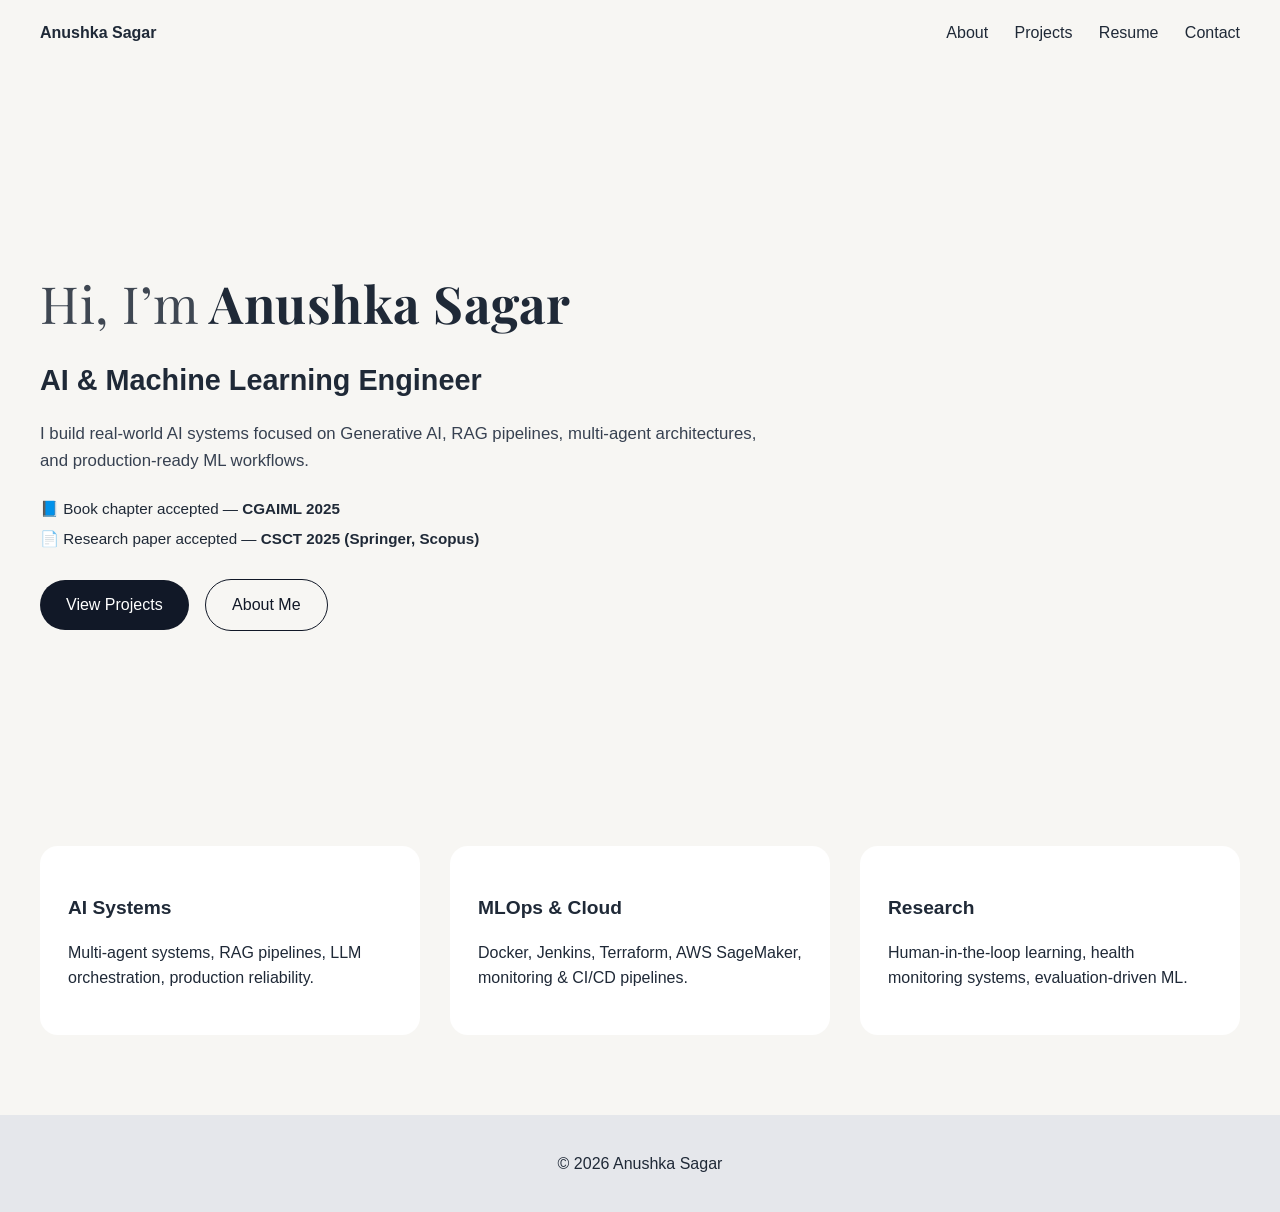
==== index.html @ d01b3086 "first commit" ====
<!DOCTYPE html>
<html lang="en">
<head>
  <meta charset="UTF-8" />
  <meta name="viewport" content="width=device-width, initial-scale=1.0"/>

  <title>Anushka Sagar | AI & ML Engineer</title>

  <!-- Google Font for Italian Name -->
  <link href="https://fonts.googleapis.com/css2?family=Playfair+Display:wght@600;700&display=swap" rel="stylesheet">

  <!-- Main CSS -->
  <link rel="stylesheet" href="style.css" />
</head>
<body>

<!-- NAVBAR -->
<header class="navbar">
  <div class="logo">
    Anushka Sagar
  </div>
  <nav>
    <a href="about.html">About</a>
    <a href="projects.html">Projects</a>
    <a href="resume.pdf" target="_blank">Resume</a>
    <a href="contact.html">Contact</a>
  </nav>
</header>

<!-- HERO SECTION -->
<section class="hero-new">
  <div class="hero-text">

    <h1 class="italian-name">
      <span class="greet">Hi, I’m</span> Anushka Sagar
    </h1>

    <h2>AI & Machine Learning Engineer</h2>

    <p class="hero-subtitle">
      I build real-world AI systems focused on Generative AI, RAG pipelines,
      multi-agent architectures, and production-ready ML workflows.
    </p>

    <ul class="hero-achievements">
      <li>📘 Book chapter accepted — <strong>CGAIML 2025</strong></li>
      <li>📄 Research paper accepted — <strong>CSCT 2025 (Springer, Scopus)</strong></li>
    </ul>

    <div class="hero-buttons">
      <a href="projects.html" class="btn">View Projects</a>
      <a href="about.html" class="btn outline">About Me</a>
    </div>

  </div>
</section>

<!-- SNAPSHOT SECTION -->
<section class="snapshot">
  <div class="snapshot-card">
    <h3>AI Systems</h3>
    <p>Multi-agent systems, RAG pipelines, LLM orchestration, production reliability.</p>
  </div>

  <div class="snapshot-card">
    <h3>MLOps & Cloud</h3>
    <p>Docker, Jenkins, Terraform, AWS SageMaker, monitoring & CI/CD pipelines.</p>
  </div>

  <div class="snapshot-card">
    <h3>Research</h3>
    <p>Human-in-the-loop learning, health monitoring systems, evaluation-driven ML.</p>
  </div>
</section>

<!-- FOOTER -->
<footer>
  <p>© 2026 Anushka Sagar</p>
</footer>

</body>
</html>
---- style.css ----
/* =========================
   GLOBAL STYLES
   ========================= */

body {
  margin: 0;
  font-family: Inter, Arial, sans-serif;
  background: #f7f6f3;
  color: #1f2937;
  line-height: 1.6;
}

a {
  text-decoration: none;
  color: inherit;
}

section {
  padding: 80px 40px;
}

/* =========================
   ITALIAN NAME (ONLY)
   ========================= */

.italian-name {
  font-family: 'Playfair Display', serif;
  font-size: 3.2rem;
  font-weight: 700;
  letter-spacing: 0.5px;
  margin-bottom: 12px;
}

.italian-name .greet {
  font-weight: 400;
  opacity: 0.85;
}

/* =========================
   NAVBAR
   ========================= */

.navbar {
  display: flex;
  justify-content: space-between;
  align-items: center;
  padding: 20px 40px;
}

.navbar .logo {
  font-weight: 600;
}

.navbar nav a {
  margin-left: 22px;
  font-weight: 500;
}

/* =========================
   BUTTONS
   ========================= */

.btn {
  padding: 12px 26px;
  background: #111827;
  color: #ffffff;
  border-radius: 28px;
  display: inline-block;
  font-weight: 500;
}

.btn.outline {
  background: transparent;
  color: #111827;
  border: 1px solid #111827;
}

.btn.disabled {
  opacity: 0.6;
  pointer-events: none;
}

/* =========================
   HERO SECTION
   ========================= */

.hero-new {
  min-height: 80vh;
  display: flex;
  align-items: center;
  padding: 0 40px;
}

.hero-text {
  max-width: 720px;
}

.hero-new h2 {
  font-size: 1.8rem;
  font-weight: 600;
  margin: 0 0 18px;
}

.hero-subtitle {
  font-size: 1.05rem;
  color: #374151;
  margin-bottom: 22px;
}

/* Achievements under hero */
.hero-achievements {
  list-style: none;
  padding: 0;
  margin: 0 0 28px;
}

.hero-achievements li {
  font-size: 0.95rem;
  margin-bottom: 6px;
}

/* Hero buttons */
.hero-buttons .btn {
  margin-right: 12px;
}

/* =========================
   SNAPSHOT CARDS (HOME)
   ========================= */

.snapshot {
  display: grid;
  grid-template-columns: repeat(auto-fit, minmax(220px, 1fr));
  gap: 30px;
  padding: 60px 40px 80px;
}

.snapshot-card {
  background: #ffffff;
  padding: 28px;
  border-radius: 18px;
}

.snapshot-card h3 {
  margin-bottom: 10px;
  font-size: 1.2rem;
}

/* =========================
   ABOUT PAGE
   ========================= */

.about-page {
  max-width: 800px;
  margin: auto;
  padding: 80px 40px;
  line-height: 1.8;
}

/* =========================
   PROJECTS LIST PAGE
   ========================= */

.projects-page {
  padding: 80px 40px;
}

.projects-grid {
  display: grid;
  grid-template-columns: repeat(auto-fit, minmax(280px, 1fr));
  gap: 30px;
  margin-top: 40px;
}

.project-box {
  background: #ffffff;
  padding: 28px;
  border-radius: 18px;
  transition: transform 0.2s ease, box-shadow 0.2s ease;
}

.project-box:hover {
  transform: translateY(-6px);
  box-shadow: 0 15px 30px rgba(0,0,0,0.1);
}

.project-box h3 {
  margin-bottom: 10px;
}

.project-box span {
  display: inline-block;
  margin-top: 12px;
  font-weight: 500;
  color: #4f46e5;
}

/* =========================
   PROJECT DETAIL PAGES
   ========================= */

.project-nav {
  padding: 20px 40px;
}

.project-nav a {
  font-weight: 500;
  color: #4f46e5;
}

/* Hero */
.project-hero {
  max-width: 900px;
  margin: auto;
  padding: 60px 40px 40px;
}

.project-hero h1 {
  font-size: 2.8rem;
  margin-bottom: 12px;
}

.project-tagline {
  font-size: 1.15rem;
  color: #374151;
  max-width: 700px;
}

.project-actions {
  margin-top: 25px;
}

/* Content */
.project-content {
  max-width: 900px;
  margin: auto;
  padding: 0 40px 80px;
}

/* Cards */
.project-card {
  background: #ffffff;
  padding: 32px;
  border-radius: 18px;
  margin-bottom: 32px;
  box-shadow: 0 10px 25px rgba(0,0,0,0.06);
}

.project-card h2 {
  font-size: 1.4rem;
  margin-bottom: 12px;
  border-left: 4px solid #4f46e5;
  padding-left: 12px;
}

.project-card p,
.project-card li {
  font-size: 1rem;
  line-height: 1.7;
}

.project-card ul {
  padding-left: 20px;
}

/* =========================
   SKILLS SECTION
   ========================= */

.skills-grid {
  display: grid;
  grid-template-columns: repeat(auto-fit, minmax(250px, 1fr));
  gap: 30px;
  margin-top: 40px;
}

.skill-card {
  background: #ffffff;
  padding: 24px;
  border-radius: 14px;
}

.skill-card h3 {
  margin-bottom: 12px;
  font-size: 1.2rem;
}

.skill-card ul {
  list-style: none;
  padding: 0;
}

.skill-card li {
  margin-bottom: 8px;
  font-size: 0.95rem;
  color: #374151;
}

/* =========================
   ACHIEVEMENTS
   ========================= */

.achievements ul {
  padding-left: 20px;
}

.achievements li {
  margin-bottom: 22px;
  line-height: 1.7;
}

.note {
  display: block;
  font-size: 0.9rem;
  color: #6b7280;
  margin-top: 6px;
}

/* =========================
   FOOTER
   ========================= */

footer {
  text-align: center;
  padding: 20px;
  background: #e5e7eb;
}

/* =========================
   RESPONSIVE
   ========================= */

@media (max-width: 768px) {
  section {
    padding: 60px 20px;
  }

  .italian-name {
    font-size: 2.4rem;
  }

  .hero-new h2 {
    font-size: 1.4rem;
  }

  .project-hero h1 {
    font-size: 2.2rem;
  }

  .project-hero,
  .project-content {
    padding: 20px;
  }

  .navbar {
    flex-direction: column;
    gap: 10px;
  }
}
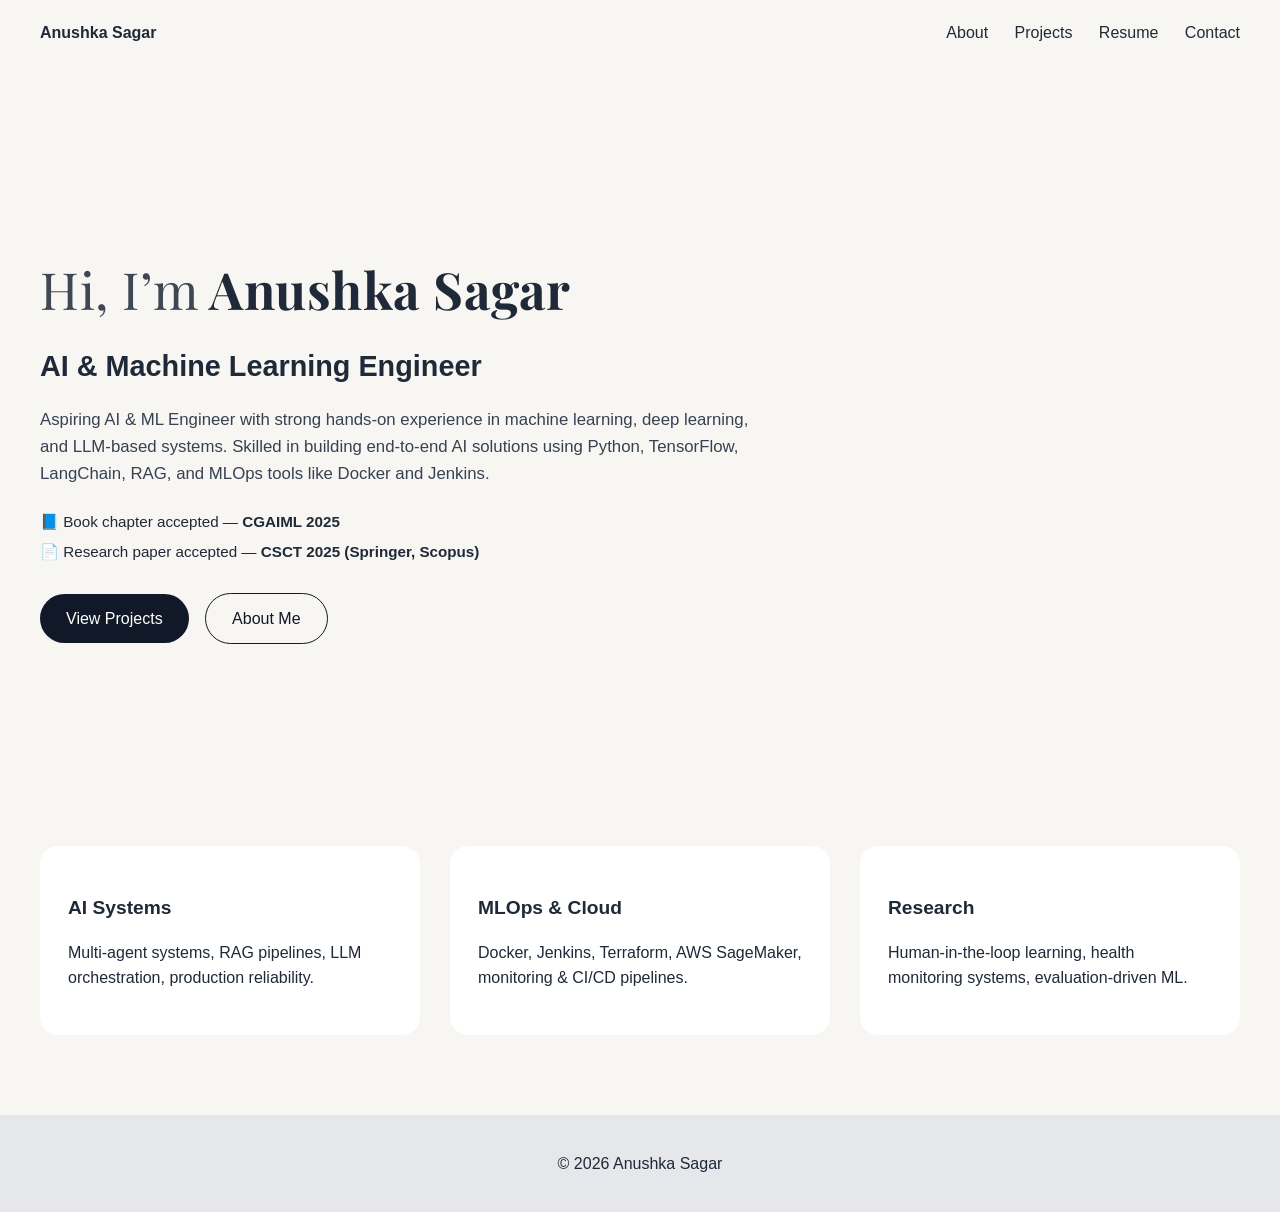
==== commit b864ef9e: "new commit" ====
--- a/index.html
+++ b/index.html
@@ -4,7 +4,7 @@
   <meta charset="UTF-8" />
   <meta name="viewport" content="width=device-width, initial-scale=1.0"/>
 
-  <title>Anushka Sagar | AI & ML Engineer</title>
+  <title>Anushka Sagar | Aspiring AI & ML Engineer</title>
 
   <!-- Google Font for Italian Name -->
   <link href="https://fonts.googleapis.com/css2?family=Playfair+Display:wght@600;700&display=swap" rel="stylesheet">
@@ -38,8 +38,9 @@
     <h2>AI & Machine Learning Engineer</h2>
 
     <p class="hero-subtitle">
-      I build real-world AI systems focused on Generative AI, RAG pipelines,
-      multi-agent architectures, and production-ready ML workflows.
+      Aspiring AI & ML Engineer with strong hands-on experience in machine learning, deep learning, 
+      and LLM-based systems. Skilled in building end-to-end AI solutions using Python, TensorFlow, LangChain,
+      RAG, and MLOps tools like Docker and Jenkins.
     </p>
 
     <ul class="hero-achievements">
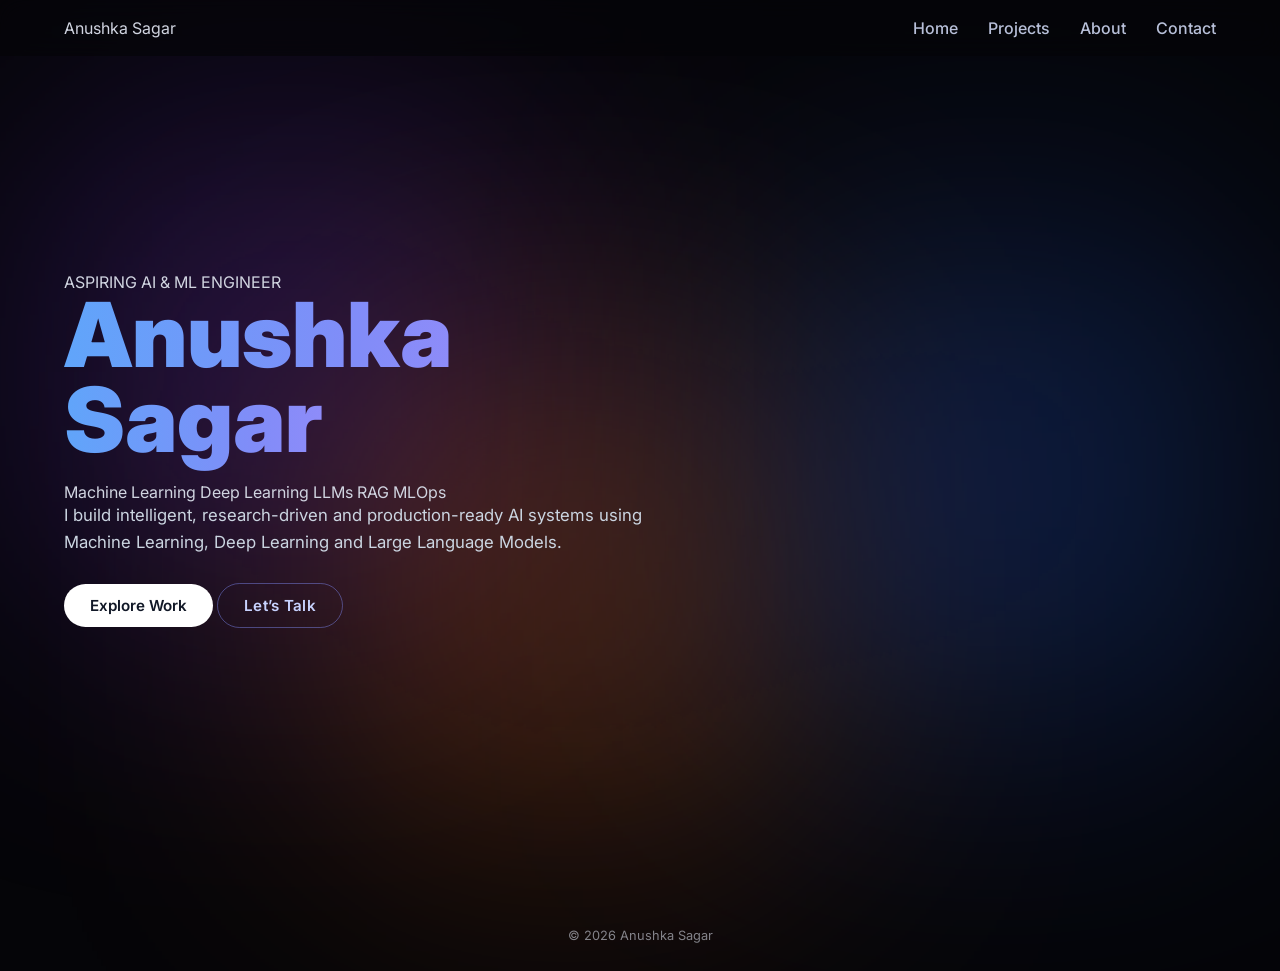
==== commit 5d6470c2: "new commit" ====
--- a/index.html
+++ b/index.html
@@ -3,81 +3,74 @@
 <head>
   <meta charset="UTF-8" />
   <meta name="viewport" content="width=device-width, initial-scale=1.0"/>
+  <title>Anushka Sagar | AI ML Portfolio</title>
 
-  <title>Anushka Sagar | Aspiring AI & ML Engineer</title>
+  <!-- Font -->
+  <link href="https://fonts.googleapis.com/css2?family=Inter:wght@400;500;700;900&display=swap" rel="stylesheet">
 
-  <!-- Google Font for Italian Name -->
-  <link href="https://fonts.googleapis.com/css2?family=Playfair+Display:wght@600;700&display=swap" rel="stylesheet">
+  <!-- CSS -->
+  <link rel="stylesheet" href="style.css">
+</head>
 
-  <!-- Main CSS -->
-  <link rel="stylesheet" href="style.css" />
-</head>
 <body>
+
+<!-- BACKGROUND BLOBS -->
+<div class="glow-bg">
+  <span class="blob purple"></span>
+  <span class="blob orange"></span>
+  <span class="blob blue"></span>
+</div>
 
 <!-- NAVBAR -->
 <header class="navbar">
-  <div class="logo">
-    Anushka Sagar
-  </div>
+  <div class="logo">Anushka Sagar</div>
   <nav>
+    <a href="index.html">Home</a>
+    <a href="projects.html">Projects</a>
     <a href="about.html">About</a>
-    <a href="projects.html">Projects</a>
-    <a href="resume.pdf" target="_blank">Resume</a>
     <a href="contact.html">Contact</a>
   </nav>
 </header>
 
-<!-- HERO SECTION -->
-<section class="hero-new">
-  <div class="hero-text">
+<!-- HERO -->
+<section class="hero">
+  <div class="hero-content">
+    <p class="small-tag">ASPIRING AI & ML ENGINEER</p>
 
-    <h1 class="italian-name">
-      <span class="greet">Hi, I’m</span> Anushka Sagar
+    <h1 class="hero-title">
+      <span class="gradient-name">Anushka</span><br>
+      <span class="gradient-name">Sagar</span>
     </h1>
 
-    <h2>AI & Machine Learning Engineer</h2>
+    <div class="skills">
+      <span>Machine Learning</span>
+      <span>Deep Learning</span>
+      <span>LLMs</span>
+      <span>RAG</span>
+      <span>MLOps</span>
+    </div>
 
-    <p class="hero-subtitle">
-      Aspiring AI & ML Engineer with strong hands-on experience in machine learning, deep learning, 
-      and LLM-based systems. Skilled in building end-to-end AI solutions using Python, TensorFlow, LangChain,
-      RAG, and MLOps tools like Docker and Jenkins.
+    <p class="hero-desc">
+      I build intelligent, research-driven and production-ready AI systems
+      using Machine Learning, Deep Learning and Large Language Models.
     </p>
 
-    <ul class="hero-achievements">
-      <li>📘 Book chapter accepted — <strong>CGAIML 2025</strong></li>
-      <li>📄 Research paper accepted — <strong>CSCT 2025 (Springer, Scopus)</strong></li>
-    </ul>
-
-    <div class="hero-buttons">
-      <a href="projects.html" class="btn">View Projects</a>
-      <a href="about.html" class="btn outline">About Me</a>
+    <div class="hero-actions">
+      <a href="projects.html" class="btn primary">Explore Work</a>
+      <a href="contact.html" class="btn ghost talk-btn">Let’s Talk</a>
     </div>
-
   </div>
 </section>
 
-<!-- SNAPSHOT SECTION -->
-<section class="snapshot">
-  <div class="snapshot-card">
-    <h3>AI Systems</h3>
-    <p>Multi-agent systems, RAG pipelines, LLM orchestration, production reliability.</p>
-  </div>
+<footer>
+  © 2026 Anushka Sagar
+</footer>
 
-  <div class="snapshot-card">
-    <h3>MLOps & Cloud</h3>
-    <p>Docker, Jenkins, Terraform, AWS SageMaker, monitoring & CI/CD pipelines.</p>
-  </div>
+<!-- TORCH GLOW -->
+<div class="cursor-glow"></div>
 
-  <div class="snapshot-card">
-    <h3>Research</h3>
-    <p>Human-in-the-loop learning, health monitoring systems, evaluation-driven ML.</p>
-  </div>
-</section>
-
-<!-- FOOTER -->
-<footer>
-  <p>© 2026 Anushka Sagar</p>
-</footer>
+<!-- JS -->
+<script src="script.js"></script>
 
 </body>
 </html>
--- a/style.css
+++ b/style.css
@@ -1,359 +1,834 @@
-/* =========================
-   GLOBAL STYLES
-   ========================= */
+/* =====================================================
+   RESET & BASE
+===================================================== */
+* {
+  margin: 0;
+  padding: 0;
+  box-sizing: border-box;
+}
+
+html {
+  scroll-behavior: smooth;
+}
 
 body {
-  margin: 0;
-  font-family: Inter, Arial, sans-serif;
-  background: #f7f6f3;
-  color: #1f2937;
-  line-height: 1.6;
-}
-
-a {
-  text-decoration: none;
-  color: inherit;
-}
-
-section {
-  padding: 80px 40px;
-}
-
-/* =========================
-   ITALIAN NAME (ONLY)
-   ========================= */
-
-.italian-name {
-  font-family: 'Playfair Display', serif;
-  font-size: 3.2rem;
-  font-weight: 700;
-  letter-spacing: 0.5px;
-  margin-bottom: 12px;
-}
-
-.italian-name .greet {
-  font-weight: 400;
-  opacity: 0.85;
-}
-
-/* =========================
+  font-family: 'Inter', sans-serif;
+  background: #050508;
+  color: #d0d4e0;
+  overflow-x: hidden;
+  position: relative;
+}
+
+/* =========================================
+   MULTICOLOUR NAME GRADIENT
+========================================= */
+
+.gradient-name {
+  background: linear-gradient(
+    90deg,
+    #60a5fa,   /* blue */
+    #818cf8,   /* indigo */
+    #a78bfa,   /* violet */
+    #f472b6,   /* pink */
+    #fb7185    /* rose */
+  );
+
+  background-size: 300% 300%;
+  -webkit-background-clip: text;
+  -webkit-text-fill-color: transparent;
+  background-clip: text;
+
+  animation: gradientFlow 8s ease infinite;
+}
+
+/* Smooth animated flow */
+@keyframes gradientFlow {
+  0%   { background-position: 0% 50%; }
+  50%  { background-position: 100% 50%; }
+  100% { background-position: 0% 50%; }
+}
+
+/* PRIMARY CTA – EXPLORE WORK */
+.btn.primary {
+  background: #ffffff;
+  color: #111827;
+  box-shadow: 0 0 0 rgba(0,0,0,0);
+}
+
+.btn.primary:hover {
+  transform: translateY(-4px);
+  box-shadow:
+    0 14px 40px rgba(255,255,255,0.25),
+    0 0 0 6px rgba(255,255,255,0.08);
+}
+/* =========================================
+   LET'S TALK BUTTON (GHOST STYLE)
+========================================= */
+
+.talk-btn {
+  color: #c7d2fe;
+  border: 1px solid rgba(129,140,248,0.45);
+  background: transparent;
+  padding: 12px 28px;
+  border-radius: 999px;
+  font-weight: 600;
+  letter-spacing: 0.3px;
+  transition: all 0.3s ease;
+}
+
+/* Hover effect */
+.talk-btn:hover {
+  background: rgba(129,140,248,0.15);
+  color: #ffffff;
+  transform: translateY(-2px);
+  box-shadow: 0 8px 30px rgba(129,140,248,0.35);
+}
+
+/* SECONDARY CTA – LET’S TALK */
+.hero-actions a:not(.btn),
+.ghost-link {
+  position: relative;
+  font-weight: 600;
+  color: #a5b4fc;
+  transition: all 0.3s ease;
+}
+
+/* underline slide-in */
+.hero-actions a:not(.btn)::after,
+.ghost-link::after {
+  content: "";
+  position: absolute;
+  left: 0;
+  bottom: -6px;
+  width: 0;
+  height: 2px;
+  background: linear-gradient(90deg, #a5b4fc, #f0abfc);
+  transition: width 0.3s ease;
+}
+
+.hero-actions a:not(.btn):hover {
+  color: #ffffff;
+  transform: translateY(-2px);
+}
+
+.hero-actions a:not(.btn):hover::after {
+  width: 100%;
+}
+/* Boost torch glow on hover targets */
+.btn:hover ~ .cursor-glow,
+.hero-actions a:hover ~ .cursor-glow {
+  opacity: 1;
+}
+
+/* REMOVE ALL UNDERLINES */
+a,
+a:hover,
+a:focus {
+  text-decoration: none !important;
+}
+
+/* =====================================================
+   BACKGROUND GLOW BLOBS
+===================================================== */
+.glow-bg {
+  position: fixed;
+  inset: 0;
+  z-index: 0;
+  pointer-events: none;
+}
+
+.blob {
+  position: absolute;
+  width: 420px;
+  height: 420px;
+  filter: blur(140px);
+  opacity: 0.35;
+  animation: float 18s infinite alternate ease-in-out;
+}
+
+.purple { background: #7c3aed; top: 18%; left: 6%; }
+.orange { background: #f97316; bottom: 12%; left: 28%; }
+.blue   { background: #2563eb; top: 30%; right: 6%; }
+
+@keyframes float {
+  from { transform: translateY(0); }
+  to   { transform: translateY(-60px); }
+}
+
+/* =====================================================
+   CURSOR TORCH
+===================================================== */
+.cursor-glow {
+  position: fixed;
+  width: 600px;
+  height: 600px;
+  pointer-events: none;
+  border-radius: 100%;
+  background: radial-gradient(
+    circle,
+    rgba(99,102,241,0.22),
+    rgba(99,102,241,0.12),
+    transparent 70%
+  );
+  transform: translate(-50%, -50%);
+  opacity: 0;
+  transition: opacity 0.15s ease;
+  z-index: 2;
+}
+
+/* =====================================================
    NAVBAR
-   ========================= */
-
+===================================================== */
 .navbar {
+  position: fixed;
+  top: 0;
+  width: 100%;
+  padding: 18px 64px;
   display: flex;
   justify-content: space-between;
   align-items: center;
-  padding: 20px 40px;
-}
-
-.navbar .logo {
-  font-weight: 600;
-}
-
-.navbar nav a {
-  margin-left: 22px;
+  background: rgba(5,5,8,0.65);
+  backdrop-filter: blur(12px);
+  z-index: 10;
+}
+
+.navbar a {
+  margin-left: 26px;
+  color: #b8c0d9;
   font-weight: 500;
-}
-
-/* =========================
-   BUTTONS
-   ========================= */
-
-.btn {
-  padding: 12px 26px;
-  background: #111827;
+  transition: color 0.25s ease;
+}
+
+.navbar a:hover {
   color: #ffffff;
-  border-radius: 28px;
-  display: inline-block;
-  font-weight: 500;
-}
-
-.btn.outline {
-  background: transparent;
-  color: #111827;
-  border: 1px solid #111827;
-}
-
-.btn.disabled {
-  opacity: 0.6;
-  pointer-events: none;
-}
-
-/* =========================
-   HERO SECTION
-   ========================= */
-
-.hero-new {
-  min-height: 80vh;
+}
+
+/* =====================================================
+   HERO (HOME)
+===================================================== */
+.hero {
+  min-height: 100vh;
   display: flex;
   align-items: center;
-  padding: 0 40px;
-}
-
-.hero-text {
-  max-width: 720px;
-}
-
-.hero-new h2 {
-  font-size: 1.8rem;
+  padding: 0 64px;
+  position: relative;
+  z-index: 3;
+}
+
+.hero-content {
+  max-width: 760px;
+}
+
+/* MULTICOLOR NAME */
+.gradient-name {
+  background: linear-gradient(
+    90deg,
+    #c7d2fe,
+    #a5b4fc,
+    #f0abfc,
+    #fdba74
+  );
+  -webkit-background-clip: text;
+  -webkit-text-fill-color: transparent;
+  background-clip: text;
+}
+
+.hero-title {
+  font-size: 5.6rem;
+  font-weight: 900;
+  line-height: 0.95;
+  margin-bottom: 20px;
+}
+
+.hero-desc {
+  font-size: 1.05rem;
+  line-height: 1.6;
+  color: #cbd5e1;
+  max-width: 620px;
+  margin-bottom: 28px;
+}
+/* =====================================================
+   SECTION TITLES (Projects, About, etc.)
+===================================================== */
+
+.section-title {
+  font-size: 2.6rem;
+  font-weight: 700;
+  margin-bottom: 14px;
+  color: #f8fafc;
+}
+
+.section-title .last {
+  color: #a5b4fc;
+}
+
+/* =====================================================
+   BUTTONS
+===================================================== */
+.btn {
+  display: inline-flex;
+  align-items: center;
+  justify-content: center;
+  gap: 10px;
+  padding: 12px 26px;
+  border-radius: 999px;
   font-weight: 600;
-  margin: 0 0 18px;
-}
-
-.hero-subtitle {
-  font-size: 1.05rem;
-  color: #374151;
-  margin-bottom: 22px;
-}
-
-/* Achievements under hero */
-.hero-achievements {
-  list-style: none;
-  padding: 0;
-  margin: 0 0 28px;
-}
-
-.hero-achievements li {
   font-size: 0.95rem;
-  margin-bottom: 6px;
-}
-
-/* Hero buttons */
-.hero-buttons .btn {
-  margin-right: 12px;
-}
-
-/* =========================
-   SNAPSHOT CARDS (HOME)
-   ========================= */
-
-.snapshot {
+  transition: all 0.25s ease;
+}
+
+.primary {
+  background: #ffffff;
+  color: #111827;
+}
+
+.primary:hover {
+  transform: translateY(-2px);
+}
+
+.github-btn {
+  background: rgba(99,102,241,0.18);
+  border: 1px solid rgba(99,102,241,0.45);
+  color: #ffffff;
+}
+
+.github-btn:hover {
+  background: rgba(99,102,241,0.32);
+  transform: translateY(-2px);
+  box-shadow: 0 10px 30px rgba(99,102,241,0.35);
+}
+
+/* =====================================================
+   PROJECT LIST PAGE
+===================================================== */
+.projects-page {
+  max-width: 1200px;
+  margin: 0 auto;
+  padding: 140px 64px 100px;
+  position: relative;
+  z-index: 3;
+}
+
+/* MULTICOLOR SECTION TITLE */
+.gradient-title {
+  background: linear-gradient(
+    90deg,
+    #e0e7ff,
+    #a5b4fc,
+    #f0abfc
+  );
+  -webkit-background-clip: text;
+  -webkit-text-fill-color: transparent;
+}
+
+.projects-grid {
+  margin-top: 56px;
   display: grid;
-  grid-template-columns: repeat(auto-fit, minmax(220px, 1fr));
-  gap: 30px;
-  padding: 60px 40px 80px;
-}
-
-.snapshot-card {
-  background: #ffffff;
-  padding: 28px;
+  grid-template-columns: repeat(auto-fit, minmax(320px, 1fr));
+  gap: 28px;
+}
+
+/* PROJECT LIST CARD */
+.project-list-card {
+  background: rgba(255,255,255,0.045);
+  border: 1px solid rgba(255,255,255,0.08);
+  border-left: 4px solid #6366f1;
   border-radius: 18px;
-}
-
-.snapshot-card h3 {
+  padding: 26px;
+  transition: all 0.35s ease;
+}
+
+.project-list-card h3 {
+  color: #f8fafc;
+  margin-bottom: 8px;
+}
+
+.project-list-card p {
+  color: #cbd5e1;
+  line-height: 1.6;
+}
+.project-card p {
+  color: rgba(255,255,255,0.85);
+}
+.project-list-card:hover {
+  transform: translateY(-6px);
+  background: rgba(255,255,255,0.08);
+}
+.project-card {
+  color: #ffffff; /* base text white */
+}
+/* =====================================================
+   PROJECT DETAIL HERO
+===================================================== */
+.back-link {
+  position: absolute;
+  top: 64px;
+  left: 64px;
+  font-size: 0.9rem;
+  color: #e9eaee;
+  opacity: 0.85;
+  transition: all 0.25s ease;
+}
+
+.back-link:hover {
+  opacity: 1;
+  transform: translateX(-4px);
+}
+
+.project-hero {
+  max-width: 1200px;
+  margin: 0 auto;
+  padding: 120px 64px 40px;
+  position: relative;
+  z-index: 3;
+}
+
+.project-hero-layout {
+  display: grid;
+  grid-template-columns: 1fr 320px;
+  gap: 48px;
+  align-items: start;
+}
+
+.project-hero-main h1 {
+  font-size: 3rem;
+  margin-bottom: 14px;
+  color: #f8fafc;
+}
+
+.project-tagline {
+  color: #cbd5e1;
+  line-height: 1.6;
+  margin-bottom: 16px;
+}
+
+/* =====================================================
+   SIDE PANEL
+===================================================== */
+.project-side-panel {
+  padding: 22px;
+  background: rgba(255,255,255,0.04);
+  border: 1px solid rgba(255,255,255,0.08);
+  border-radius: 16px;
+  backdrop-filter: blur(14px);
+}
+
+.project-side-panel h4 {
+  font-size: 0.9rem;
+  margin-bottom: 14px;
+  color: #f8fafc;
+}
+
+.project-side-panel li {
+  font-size: 0.85rem;
+  margin-bottom: 8px;
+  color: #cbd5e1;
+}
+
+.tech-tags {
+  display: flex;
+  flex-wrap: wrap;
+  gap: 8px;
+}
+
+.tech-tags span {
+  font-size: 0.7rem;
+  padding: 6px 12px;
+  border-radius: 999px;
+  background: rgba(165,180,252,0.15);
+  border: 1px solid rgba(165,180,252,0.3);
+}
+
+/* =====================================================
+   PROJECT CONTENT CARDS
+===================================================== */
+.project-content {
+  max-width: 1200px;
+  margin: 40px auto 100px;
+  padding: 0 64px;
+  display: flex;
+  flex-direction: column;
+  gap: 28px;
+}
+
+.project-card {
+  position: relative;
+  padding: 26px 30px;
+  background: rgba(255,255,255,0.04);
+  border: 1px solid rgba(255,255,255,0.08);
+  border-left: 4px solid #6366f1;
+  border-radius: 14px;
+  transition: all 0.35s ease;
+}
+
+.project-card:hover {
+  transform: translateY(-6px);
+  background: rgba(255,255,255,0.07);
+  box-shadow: 0 18px 40px rgba(0,0,0,0.35);
+}
+
+.project-card h2 {
+  color: #f8fafc;
   margin-bottom: 10px;
-  font-size: 1.2rem;
-}
-
-/* =========================
-   ABOUT PAGE
-   ========================= */
-
-.about-page {
-  max-width: 800px;
-  margin: auto;
-  padding: 80px 40px;
-  line-height: 1.8;
-}
-
-/* =========================
-   PROJECTS LIST PAGE
-   ========================= */
-
-.projects-page {
-  padding: 80px 40px;
-}
-
-.projects-grid {
-  display: grid;
-  grid-template-columns: repeat(auto-fit, minmax(280px, 1fr));
-  gap: 30px;
-  margin-top: 40px;
-}
-
-.project-box {
-  background: #ffffff;
-  padding: 28px;
-  border-radius: 18px;
-  transition: transform 0.2s ease, box-shadow 0.2s ease;
-}
-
-.project-box:hover {
-  transform: translateY(-6px);
-  box-shadow: 0 15px 30px rgba(0,0,0,0.1);
-}
-
-.project-box h3 {
-  margin-bottom: 10px;
-}
-
-.project-box span {
-  display: inline-block;
-  margin-top: 12px;
-  font-weight: 500;
-  color: #4f46e5;
-}
-
-/* =========================
-   PROJECT DETAIL PAGES
-   ========================= */
-
-.project-nav {
-  padding: 20px 40px;
-}
-
-.project-nav a {
-  font-weight: 500;
-  color: #4f46e5;
-}
-
-/* Hero */
-.project-hero {
-  max-width: 900px;
-  margin: auto;
-  padding: 60px 40px 40px;
-}
-
-.project-hero h1 {
-  font-size: 2.8rem;
-  margin-bottom: 12px;
-}
-
-.project-tagline {
-  font-size: 1.15rem;
-  color: #374151;
-  max-width: 700px;
-}
-
-.project-actions {
-  margin-top: 25px;
-}
-
-/* Content */
-.project-content {
-  max-width: 900px;
-  margin: auto;
-  padding: 0 40px 80px;
-}
-
-/* Cards */
-.project-card {
-  background: #ffffff;
-  padding: 32px;
-  border-radius: 18px;
-  margin-bottom: 32px;
-  box-shadow: 0 10px 25px rgba(0,0,0,0.06);
-}
-
-.project-card h2 {
-  font-size: 1.4rem;
-  margin-bottom: 12px;
-  border-left: 4px solid #4f46e5;
-  padding-left: 12px;
-}
-
-.project-card p,
-.project-card li {
-  font-size: 1rem;
-  line-height: 1.7;
-}
-
-.project-card ul {
-  padding-left: 20px;
-}
-
-/* =========================
-   SKILLS SECTION
-   ========================= */
-
-.skills-grid {
-  display: grid;
-  grid-template-columns: repeat(auto-fit, minmax(250px, 1fr));
-  gap: 30px;
-  margin-top: 40px;
-}
-
-.skill-card {
-  background: #ffffff;
-  padding: 24px;
-  border-radius: 14px;
-}
-
-.skill-card h3 {
-  margin-bottom: 12px;
-  font-size: 1.2rem;
-}
-
-.skill-card ul {
-  list-style: none;
-  padding: 0;
-}
-
-.skill-card li {
-  margin-bottom: 8px;
-  font-size: 0.95rem;
-  color: #374151;
-}
-
-/* =========================
-   ACHIEVEMENTS
-   ========================= */
-
-.achievements ul {
-  padding-left: 20px;
-}
-
-.achievements li {
-  margin-bottom: 22px;
-  line-height: 1.7;
-}
-
-.note {
-  display: block;
-  font-size: 0.9rem;
-  color: #6b7280;
-  margin-top: 6px;
-}
-
-/* =========================
+}
+
+.project-card p {
+  color: #cbd5e1;
+  line-height: 1.6;
+}
+
+/* =====================================================
    FOOTER
-   ========================= */
-
+===================================================== */
 footer {
   text-align: center;
-  padding: 20px;
-  background: #e5e7eb;
+  padding: 28px;
+  font-size: 0.8rem;
+  opacity: 0.6;
+}
+
+/* =====================================================
+   RESPONSIVE
+===================================================== */
+@media (max-width: 900px) {
+  .project-hero-layout {
+    grid-template-columns: 1fr;
+  }
+
+  .project-side-panel {
+    margin-top: 24px;
+  }
+}
+
+@media (max-width: 768px) {
+  .navbar {
+    padding: 16px 24px;
+  }
+
+  .hero {
+    padding: 120px 24px 80px;
+    min-height: auto;
+  }
+
+  .hero-title {
+    font-size: 3.2rem;
+  }
+
+  .projects-page,
+  .project-hero,
+  .project-content {
+    padding-left: 24px;
+    padding-right: 24px;
+  }
+
+  .back-link {
+    left: 24px;
+    top: 56px;
+  }
+}
+
+.gradient-name {
+  background: linear-gradient(
+    90deg,
+    #60a5fa,   /* blue */
+    #818cf8,   /* indigo */
+    #a78bfa,   /* violet */
+    #f472b6,   /* pink */
+    #fb7185    /* rose */
+  );
+
+  background-size: 300% 300%;
+  -webkit-background-clip: text;
+  -webkit-text-fill-color: transparent;
+  background-clip: text;
+
+  animation: gradientFlow 8s ease infinite;
+}
+
+/* Smooth animated flow */
+@keyframes gradientFlow {
+  0%   { background-position: 0% 50%; }
+  50%  { background-position: 100% 50%; }
+  100% { background-position: 0% 50%; }
+}
+
+
+/* =========================
+   CONTACT PAGE – PREMIUM
+   SAME THEME AS INDEX
+   ========================= */
+
+.contact-hero {
+  min-height: 90vh;
+  display: grid;
+  grid-template-columns: 1.2fr 0.8fr;
+  align-items: center;
+  padding: 80px 8%;
+  gap: 80px;
+}
+
+/* =========================
+   CURVED TEXT SECTION
+   ========================= */
+
+.contact-curve {
+  position: relative;
+  display: flex;
+  justify-content: center;
+  align-items: center;
+}
+
+.contact-curve svg {
+  width: 100%;
+  max-width: 520px;
+}
+
+/* Gradient text */
+.contact-curve text {
+  font-family: 'Playfair Display', serif;
+  font-size: 32px;
+  letter-spacing: 6px;
+  font-weight: 600;
+  fill: url(#contactGradient);
+}
+
+/* Center text */
+.contact-subtext {
+  position: absolute;
+  text-align: center;
+  font-size: 0.95rem;
+  line-height: 1.6;
+  color: rgba(255, 255, 255, 0.65);
+  pointer-events: none;
+}
+
+/* =========================
+   CONTACT INFO
+   ========================= */
+
+/* =========================
+   CONTACT INFO – FIXED
+   ========================= */
+
+.contact-info {
+  color: rgba(255, 255, 255, 0.9);
+  max-width: 420px;
+}
+
+.contact-info h3 {
+  font-size: 1.2rem;
+  font-weight: 600;
+  margin-bottom: 32px;
+}
+
+/* Each row */
+.contact-item {
+  display: flex;
+  align-items: flex-start;
+  gap: 16px;
+  margin-bottom: 28px;
+}
+
+/* Icon */
+.contact-item .icon {
+  font-size: 1.2rem;
+  line-height: 1;
+  margin-top: 2px;
+}
+
+/* Label */
+.contact-item .label {
+  display: block;
+  font-size: 0.7rem;
+  letter-spacing: 0.12em;
+  text-transform: uppercase;
+  color: rgba(255, 255, 255, 0.55);
+  margin-bottom: 6px;
+}
+
+/* Link text */
+.contact-item a {
+  font-size: 0.95rem;
+  color: rgba(255, 255, 255, 0.92);
+  text-decoration: none;
+  line-height: 1.4;
+  position: relative;
+}
+
+/* Subtle underline hover (same vibe as hero buttons) */
+.contact-item a::after {
+  content: "";
+  position: absolute;
+  left: 0;
+  bottom: -4px;
+  width: 0;
+  height: 1px;
+  background: linear-gradient(90deg, #6366f1, #22d3ee);
+  transition: width 0.3s ease;
+}
+
+.contact-item a:hover::after {
+  width: 100%;
+}
+
+/* =========================
+   AURORA / HERO BACKGROUND
+   ========================= */
+
+.aurora-bg {
+  position: fixed;
+  inset: 0;
+  z-index: -1;
+  background:
+    radial-gradient(60% 60% at 15% 30%, rgba(168, 85, 247, 0.35), transparent 60%),
+    radial-gradient(50% 50% at 40% 70%, rgba(236, 72, 153, 0.25), transparent 60%),
+    radial-gradient(60% 60% at 70% 40%, rgba(249, 115, 22, 0.25), transparent 65%),
+    radial-gradient(70% 70% at 85% 60%, rgba(59, 130, 246, 0.35), transparent 65%),
+    linear-gradient(180deg, #020617, #020617);
 }
 
 /* =========================
    RESPONSIVE
    ========================= */
 
+@media (max-width: 900px) {
+  .contact-hero {
+    grid-template-columns: 1fr;
+    text-align: center;
+    gap: 60px;
+  }
+
+  .contact-subtext {
+    position: static;
+    margin-top: -30px;
+  }
+}
+/* =====================================================
+   ABOUT PAGE
+===================================================== */
+
+.about-page {
+  max-width: 900px;
+  margin: 0 auto;
+  padding: 140px 64px 100px;
+  position: relative;
+  z-index: 3;
+}
+
+.about-hero {
+  margin-bottom: 42px;
+}
+
+.about-intro {
+  font-size: 1rem;
+  line-height: 1.6;
+  max-width: 640px;
+  color: #cbd5e1;
+}
+
+.about-content p {
+  margin-bottom: 22px;
+  line-height: 1.7;
+  color: rgba(255,255,255,0.88);
+}
+/* =====================================================
+   ANIMATED ROBOT (REAL WALKING)
+===================================================== */
+
+.robot-wrapper {
+  position: fixed;
+  left: 0;
+  top: 0;
+  z-index: 6;
+  pointer-events: none;
+  will-change: transform;
+}
+
+/* Move across screen */
+@keyframes robot-move {
+  0%   { transform: translateX(-120px); }
+  40%  { transform: translateX(40vw); }
+  50%  { transform: translateX(50vw); }
+  90%  { transform: translateX(110vw); }
+  100% { transform: translateX(-120px); }
+}
+
+/* Robot base */
+.robot {
+  animation: robot-bounce 1.2s ease-in-out infinite;
+}
+
+/* Bounce while walking */
+@keyframes robot-bounce {
+  0%,100% { transform: translateY(0); }
+  50% { transform: translateY(-6px); }
+}
+
+/* Parts */
+.robot-head { fill: #6366f1; }
+.robot-body { fill: #4f46e5; }
+.robot-eye  { fill: #e0e7ff; }
+
+.robot-arm,
+.robot-leg {
+  fill: #a5b4fc;
+  transform-origin: top center;
+}
+
+/* Walking animation */
+.robot-leg.left {
+  animation: leg-walk 0.8s infinite alternate;
+}
+.robot-leg.right {
+  animation: leg-walk 0.8s infinite alternate-reverse;
+}
+
+@keyframes leg-walk {
+  0% { transform: rotate(10deg); }
+  100% { transform: rotate(-10deg); }
+}
+
+.robot-arm.left {
+  animation: arm-walk 0.8s infinite alternate-reverse;
+}
+.robot-arm.right {
+  animation: arm-walk 0.8s infinite alternate;
+}
+
+@keyframes arm-walk {
+  0% { transform: rotate(12deg); }
+  100% { transform: rotate(-12deg); }
+}
+
+/* Jump (triggered on hover/scroll) */
+.robot-wrapper.jump .robot {
+  animation: robot-jump 0.6s ease;
+}
+
+@keyframes robot-jump {
+  0% { transform: translateY(0); }
+  50% { transform: translateY(-22px); }
+  100% { transform: translateY(0); }
+}
+
+/* Hide on mobile */
 @media (max-width: 768px) {
-  section {
-    padding: 60px 20px;
-  }
-
-  .italian-name {
-    font-size: 2.4rem;
-  }
-
-  .hero-new h2 {
-    font-size: 1.4rem;
-  }
-
-  .project-hero h1 {
-    font-size: 2.2rem;
-  }
-
-  .project-hero,
-  .project-content {
-    padding: 20px;
-  }
-
-  .navbar {
-    flex-direction: column;
-    gap: 10px;
-  }
-}
+  .robot-wrapper {
+    display: none;
+  }
+}
+
+
+/* =====================================================
+   RESPONSIVE
+===================================================== */
+
+@media (max-width: 768px) {
+  .about-page {
+    padding: 120px 24px 80px;
+  }
+
+  .ai-robot {
+    display: none; /* hide robot on small screens */
+  }
+}
